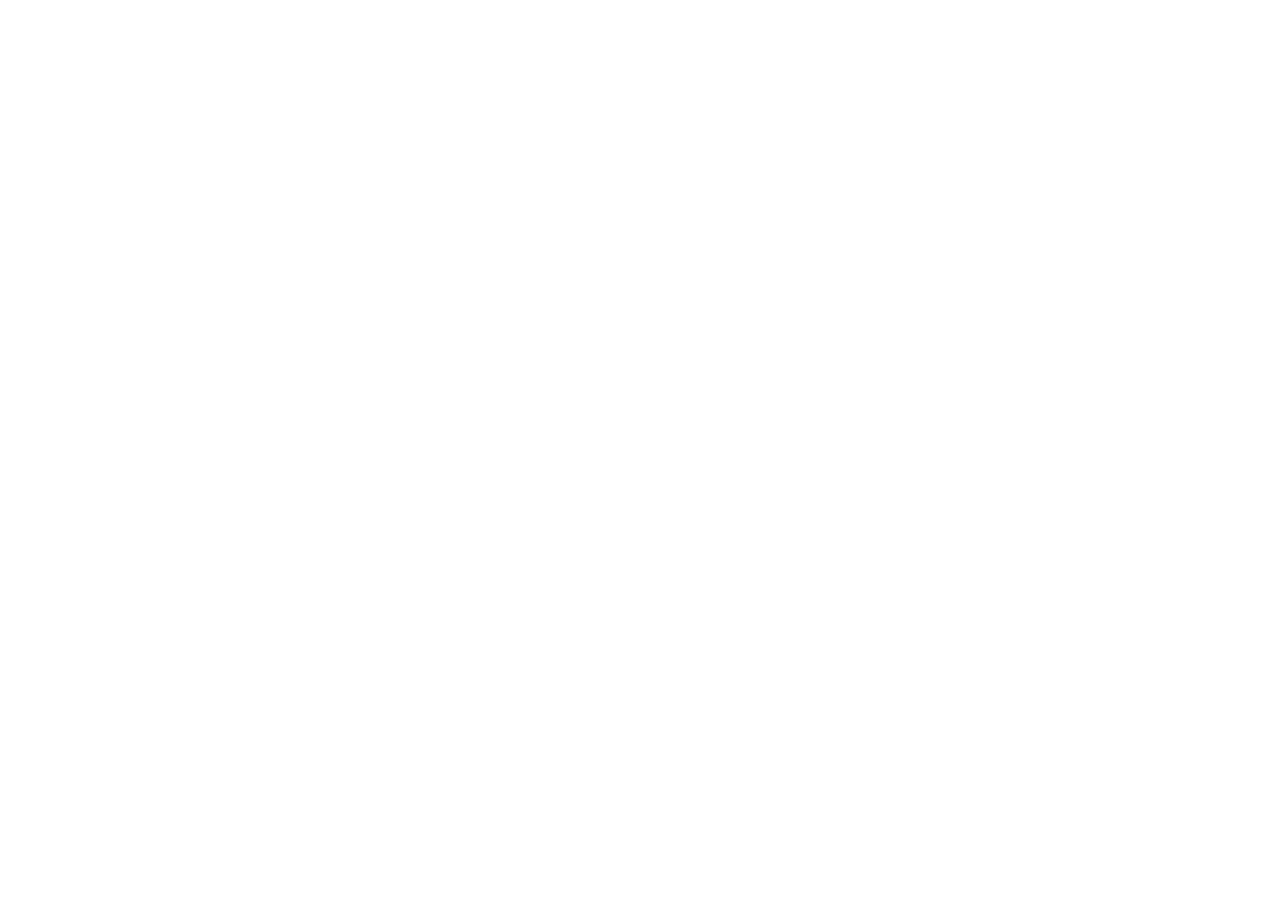
==== bicicletas.html @ bdd99689 "Finalizei a pagina HOME" ====
<!DOCTYPE html>
<html lang="pt-br">
  <head>
    <meta charset="UTF-8" />
    <meta http-equiv="X-UA-Compatible" content="IE=edge" />
    <meta name="viewport" content="width=device-width, initial-scale=1.0" />
    <title>Bicicletas</title>
  </head>
  <body></body>
</html>
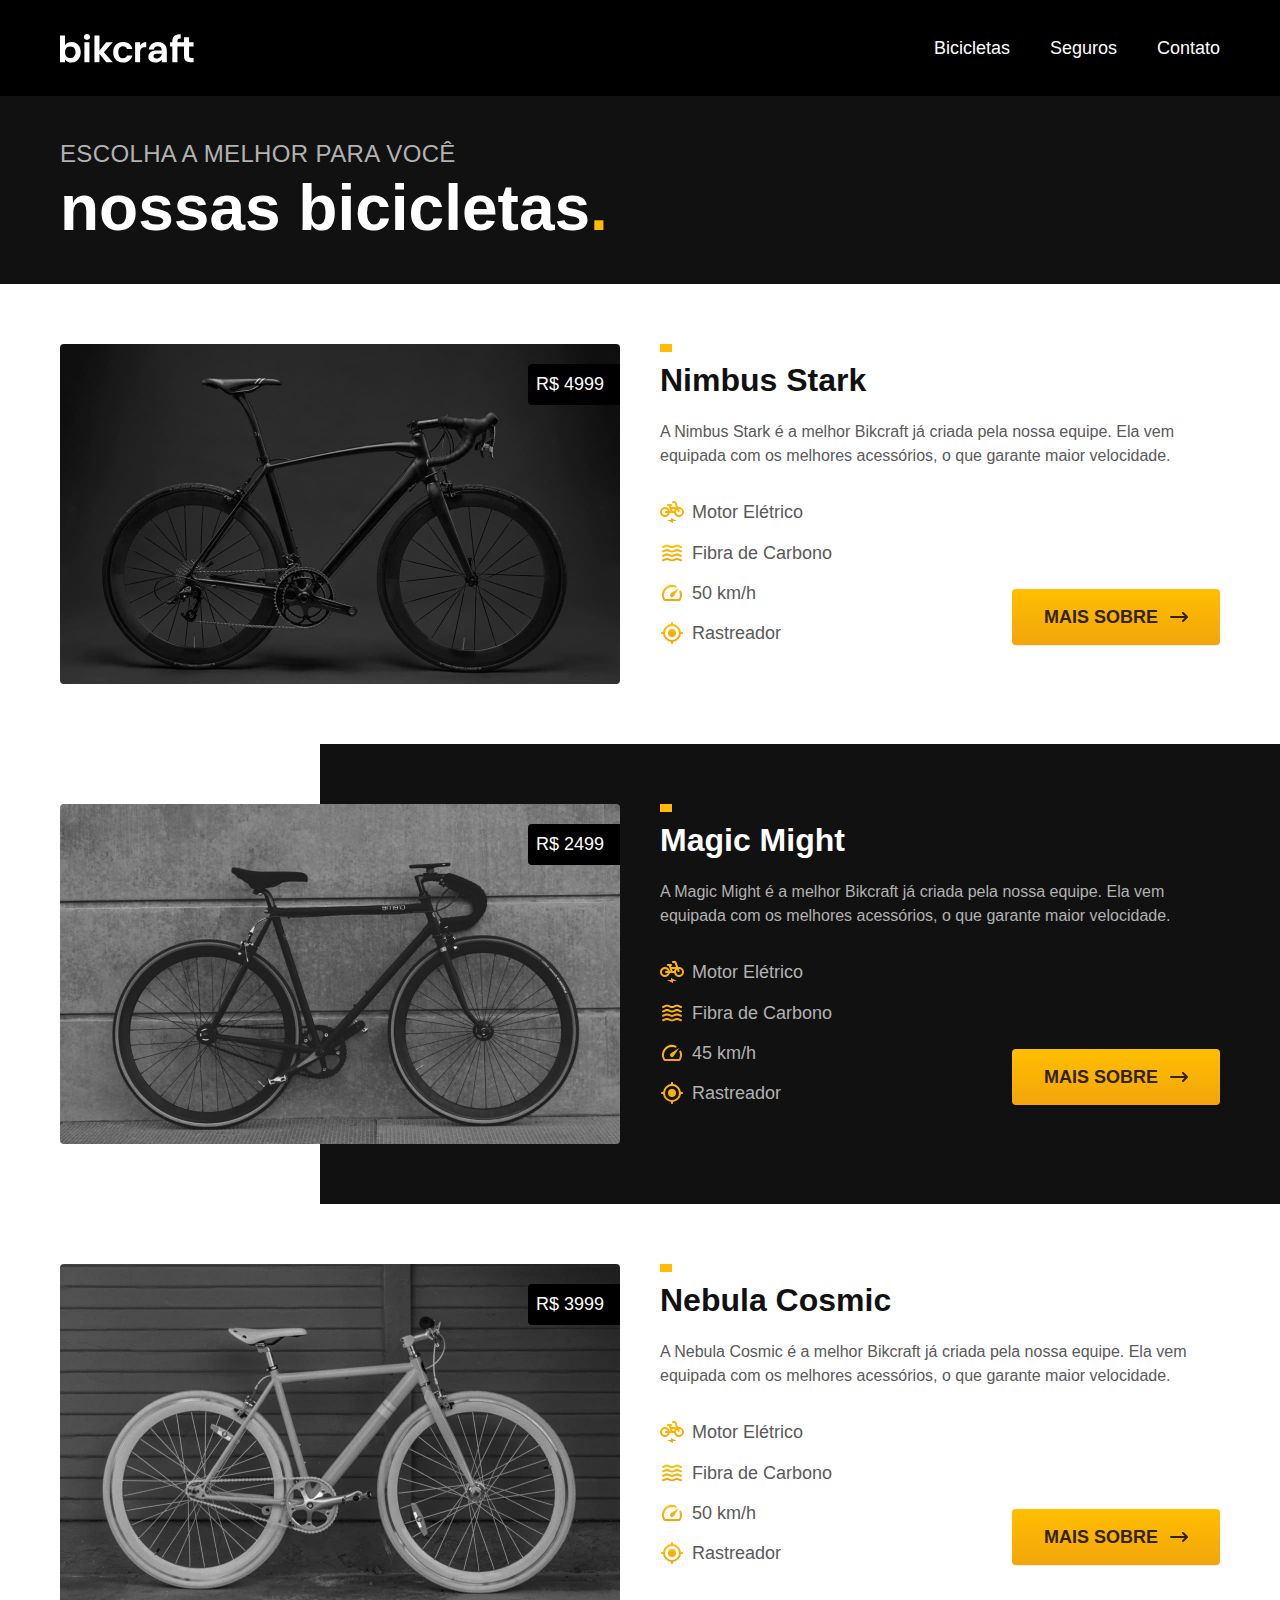
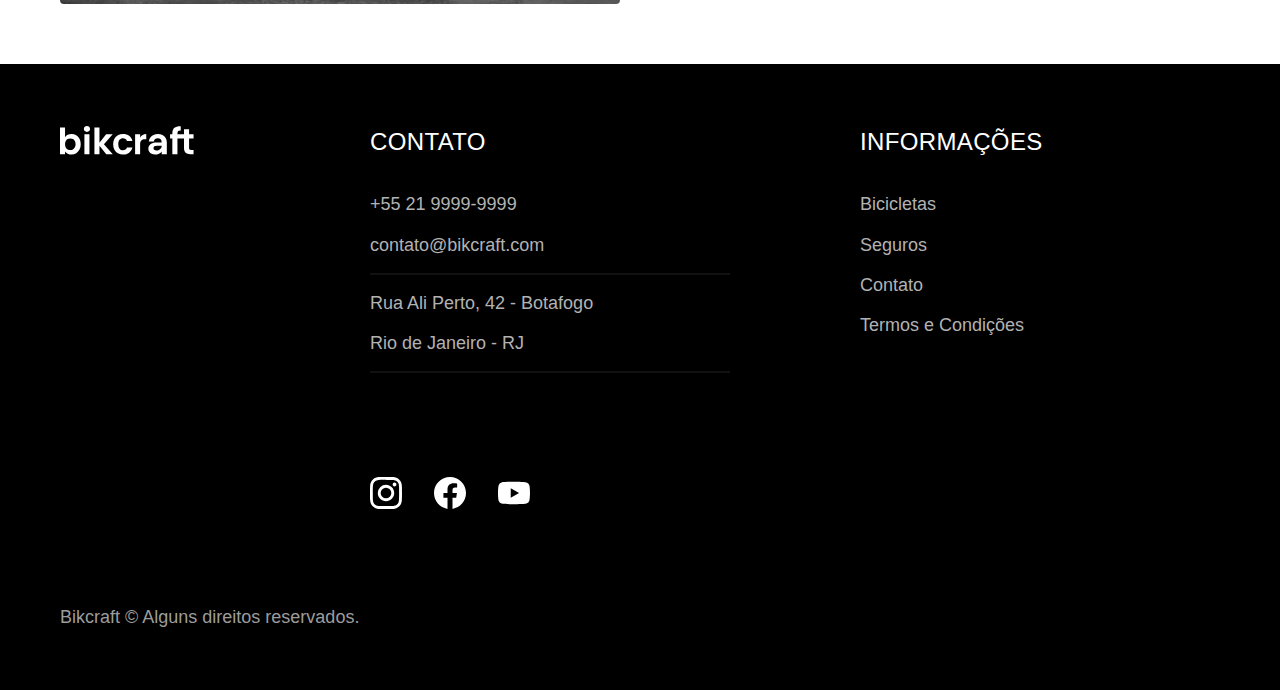
==== commit bde6009b: "Inclui page BICICLETAS" ====
--- a/bicicletas.html
+++ b/bicicletas.html
@@ -2,9 +2,188 @@
 <html lang="pt-br">
   <head>
     <meta charset="UTF-8" />
-    <meta http-equiv="X-UA-Compatible" content="IE=edge" />
     <meta name="viewport" content="width=device-width, initial-scale=1.0" />
-    <title>Bicicletas</title>
+
+    <title>Bicicletas | Bikcraft</title>
+    <meta name="description" content="Bicicletas" />
+
+    <link rel="stylesheet" href="./css/style.css" />
   </head>
-  <body></body>
+
+  <body id="bicicletas">
+    <header class="header-bg">
+      <div class="header container">
+        <a href="./">
+          <img src="./img/bikcraft.svg" alt="Bikcraft" />
+        </a>
+
+        <nav aria-label="primaria">
+          <ul class="header-menu font-1-m cor-0">
+            <li><a href="./bicicletas.html">Bicicletas</a></li>
+            <li><a href="./seguros.html">Seguros</a></li>
+            <li><a href="./contato.html">Contato</a></li>
+          </ul>
+        </nav>
+      </div>
+    </header>
+
+    <main>
+      <div class="titulo-bg">
+        <div class="titulo container">
+          <p class="font-2-l-b cor-5">Escolha a melhor para você</p>
+          <h1 class="font-1-xxl cor-0">
+            nossas bicicletas<span class="cor-p1">.</span>
+          </h1>
+        </div>
+      </div>
+
+      <div class="bicicletas container">
+        <div class="bicicletas-imagem">
+          <img src="./img/bicicletas/nimbus.jpg" alt="Bicicleta preta" />
+          <span class="font-2-m cor-0">R$ 4999</span>
+        </div>
+        <div class="bicicletas-conteudo">
+          <h2 class="font-1-xl">Nimbus Stark</h2>
+          <p class="font-2-s cor-8">
+            A Nimbus Stark é a melhor Bikcraft já criada pela nossa equipe. Ela
+            vem equipada com os melhores acessórios, o que garante maior
+            velocidade.
+          </p>
+          <ul class="font-1-m cor-8">
+            <li>
+              <img src="./img/icones/eletrica.svg" alt="" />
+              Motor Elétrico
+            </li>
+            <li>
+              <img src="./img/icones/carbono.svg" alt="" />
+              Fibra de Carbono
+            </li>
+            <li>
+              <img src="./img/icones/velocidade.svg" alt="" />
+              50 km/h
+            </li>
+            <li>
+              <img src="./img/icones/rastreador.svg" alt="" />
+              Rastreador
+            </li>
+          </ul>
+          <a class="botao seta" href="./bicicletas/nimbus.html">Mais Sobre</a>
+        </div>
+      </div>
+
+      <div class="bicicletas-bg">
+        <div class="bicicletas container">
+          <div class="bicicletas-imagem">
+            <img src="./img/bicicletas/magic.jpg" alt="Bicicleta preta" />
+            <span class="font-2-m cor-0">R$ 2499</span>
+          </div>
+          <div class="bicicletas-conteudo">
+            <h2 class="font-1-xl cor-0">Magic Might</h2>
+            <p class="font-2-s cor-5">
+              A Magic Might é a melhor Bikcraft já criada pela nossa equipe. Ela
+              vem equipada com os melhores acessórios, o que garante maior
+              velocidade.
+            </p>
+            <ul class="font-1-m cor-5">
+              <li>
+                <img src="./img/icones/eletrica.svg" alt="" />
+                Motor Elétrico
+              </li>
+              <li>
+                <img src="./img/icones/carbono.svg" alt="" />
+                Fibra de Carbono
+              </li>
+              <li>
+                <img src="./img/icones/velocidade.svg" alt="" />
+                45 km/h
+              </li>
+              <li>
+                <img src="./img/icones/rastreador.svg" alt="" />
+                Rastreador
+              </li>
+            </ul>
+            <a class="botao seta" href="./bicicletas/magic.html">Mais Sobre</a>
+          </div>
+        </div>
+      </div>
+
+      <div class="bicicletas container">
+        <div class="bicicletas-imagem">
+          <img src="./img/bicicletas/nebula.jpg" alt="Bicicleta preta" />
+          <span class="font-2-m cor-0">R$ 3999</span>
+        </div>
+        <div class="bicicletas-conteudo">
+          <h2 class="font-1-xl">Nebula Cosmic</h2>
+          <p class="font-2-s cor-8">
+            A Nebula Cosmic é a melhor Bikcraft já criada pela nossa equipe. Ela
+            vem equipada com os melhores acessórios, o que garante maior
+            velocidade.
+          </p>
+          <ul class="font-1-m cor-8">
+            <li>
+              <img src="./img/icones/eletrica.svg" alt="" />
+              Motor Elétrico
+            </li>
+            <li>
+              <img src="./img/icones/carbono.svg" alt="" />
+              Fibra de Carbono
+            </li>
+            <li>
+              <img src="./img/icones/velocidade.svg" alt="" />
+              50 km/h
+            </li>
+            <li>
+              <img src="./img/icones/rastreador.svg" alt="" />
+              Rastreador
+            </li>
+          </ul>
+          <a class="botao seta" href="./bicicletas/nebula.html">Mais Sobre</a>
+        </div>
+      </div>
+    </main>
+
+    <footer class="footer-bg">
+      <div class="footer container">
+        <a href="./"><img src="./img/bikcraft.svg" alt="Bikcraft" /></a>
+        <div class="footer-contato">
+          <h3 class="font-2-l-b cor-0">CONTATO</h3>
+          <ul class="font-1-m cor-5">
+            <li><a href="tel:+552199999999">+55 21 9999-9999</a></li>
+            <li>
+              <a href="mailto:contato@bikcraft.com">contato@bikcraft.com</a>
+            </li>
+            <li>Rua Ali Perto, 42 - Botafogo</li>
+            <li>Rio de Janeiro - RJ</li>
+          </ul>
+        </div>
+        <div class="footer-informacoes">
+          <h3 class="font-2-l-b cor-0">Informações</h3>
+          <nav>
+            <ul class="font-1-m cor-5">
+              <li><a href="./bicicletas.html">Bicicletas</a></li>
+              <li><a href="./seguros.html">Seguros</a></li>
+              <li><a href="./contato.html">Contato</a></li>
+              <li><a href="./termos.html">Termos e Condições</a></li>
+            </ul>
+          </nav>
+        </div>
+        <div class="footer-redes">
+          <ul>
+            <li>
+              <a href="./"><img src="./img/redes/instagram.svg" alt="" /></a>
+            </li>
+            <li>
+              <a href="./"><img src="./img/redes/facebook.svg" alt="" /></a>
+            </li>
+            <li>
+              <a href="./"><img src="./img/redes/youtube.svg" alt="" /></a>
+            </li>
+          </ul>
+        </div>
+        <div class="footer-copy font-2-m cor-6">
+          <p>Bikcraft © Alguns direitos reservados.</p>
+        </div>
+      </div>
+    </footer>
+  </body>
 </html>
--- a/css/style.css
+++ b/css/style.css
@@ -0,0 +1,25 @@
+@import "./global/global.css";
+@import "./utilidades/tipografia.css";
+@import "./utilidades/cores.css";
+
+@import "./global/header.css";
+@import "./global/footer.css";
+
+/* Utilidades */
+@import "./utilidades/componentes.css";
+
+/* Home */
+@import "./home/introducao.css";
+@import "./home/tecnologia.css";
+@import "./home/parceiros.css";
+@import "./home/depoimento.css";
+
+/* Bicicletas */
+@import "./bicicletas/bicicletas-lista.css";
+@import "./bicicletas/bicicletas.css";
+
+/* Seguros */
+@import "./seguros/seguros.css";
+
+/* Termos */
+@import "./termos/termos.css";
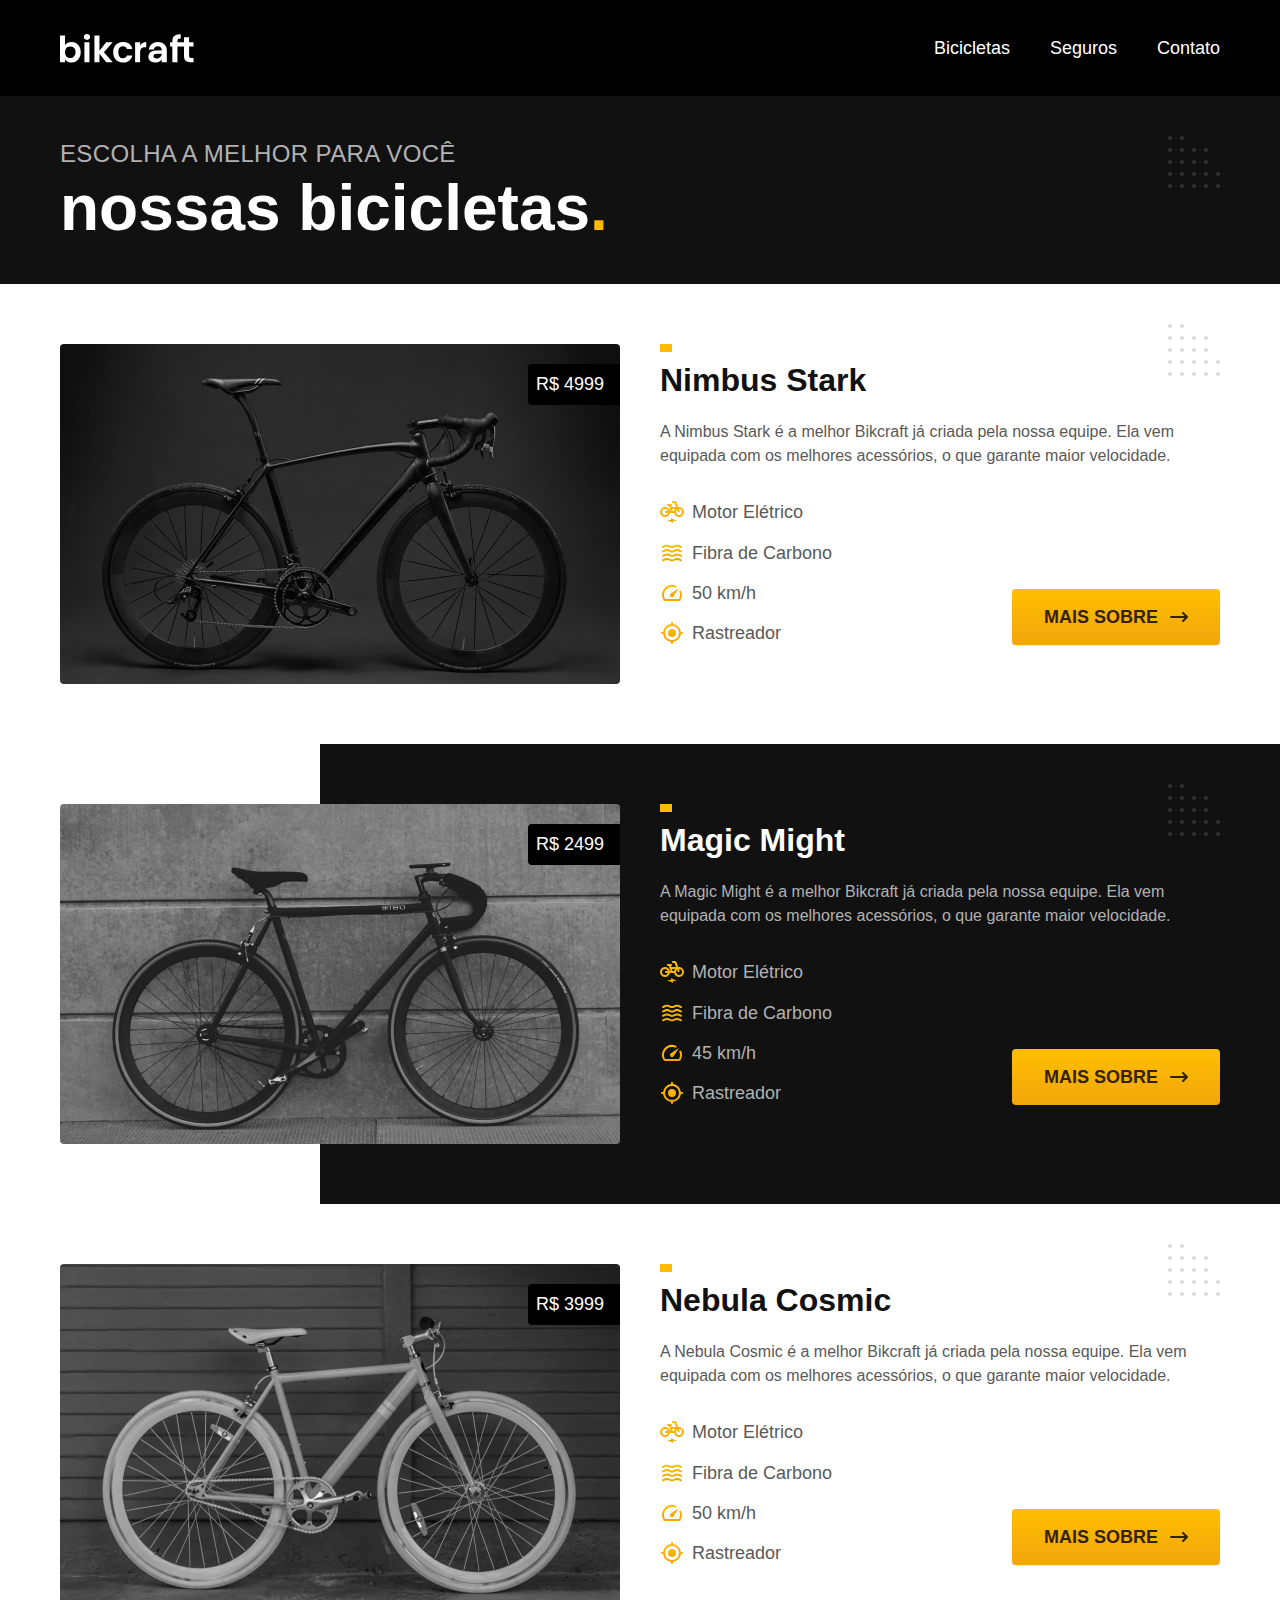
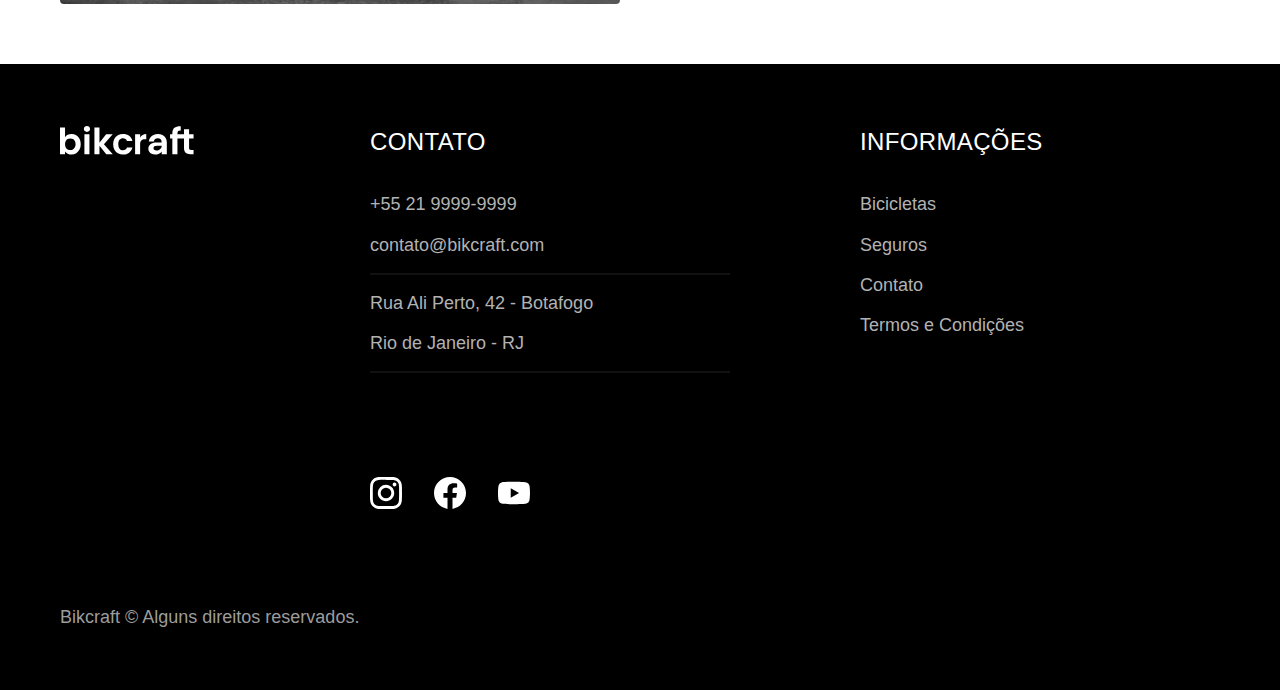
==== commit acc3a28f: "Projeto Finalizado" ====
--- a/bicicletas.html
+++ b/bicicletas.html
@@ -7,6 +7,7 @@
     <title>Bicicletas | Bikcraft</title>
     <meta name="description" content="Bicicletas" />
 
+    <link rel="preload" href="./css/style.css" as="Style" />
     <link rel="stylesheet" href="./css/style.css" />
   </head>
 
--- a/css/style.css
+++ b/css/style.css
@@ -7,6 +7,7 @@
 
 /* Utilidades */
 @import "./utilidades/componentes.css";
+@import "./utilidades/formulario.css";
 
 /* Home */
 @import "./home/introducao.css";
@@ -18,8 +19,21 @@
 @import "./bicicletas/bicicletas-lista.css";
 @import "./bicicletas/bicicletas.css";
 
+/* Bicicletas unitaria */
+@import "./bicicleta/bicicleta.css";
+@import "./bicicleta/seguro.css";
+
 /* Seguros */
 @import "./seguros/seguros.css";
+@import "./seguros/vantagens.css";
+@import "./seguros/perguntas.css";
 
 /* Termos */
 @import "./termos/termos.css";
+
+/* Contato */
+@import "./contato/contato.css";
+@import "./contato/lojas.css";
+
+/* Orcamento */
+@import "./orcamento/orcamento.css";
--- a/css/style.css
+++ b/css/style.css
@@ -7,6 +7,7 @@
 
 /* Utilidades */
 @import "./utilidades/componentes.css";
+@import "./utilidades/formulario.css";
 
 /* Home */
 @import "./home/introducao.css";
@@ -18,8 +19,21 @@
 @import "./bicicletas/bicicletas-lista.css";
 @import "./bicicletas/bicicletas.css";
 
+/* Bicicletas unitaria */
+@import "./bicicleta/bicicleta.css";
+@import "./bicicleta/seguro.css";
+
 /* Seguros */
 @import "./seguros/seguros.css";
+@import "./seguros/vantagens.css";
+@import "./seguros/perguntas.css";
 
 /* Termos */
 @import "./termos/termos.css";
+
+/* Contato */
+@import "./contato/contato.css";
+@import "./contato/lojas.css";
+
+/* Orcamento */
+@import "./orcamento/orcamento.css";
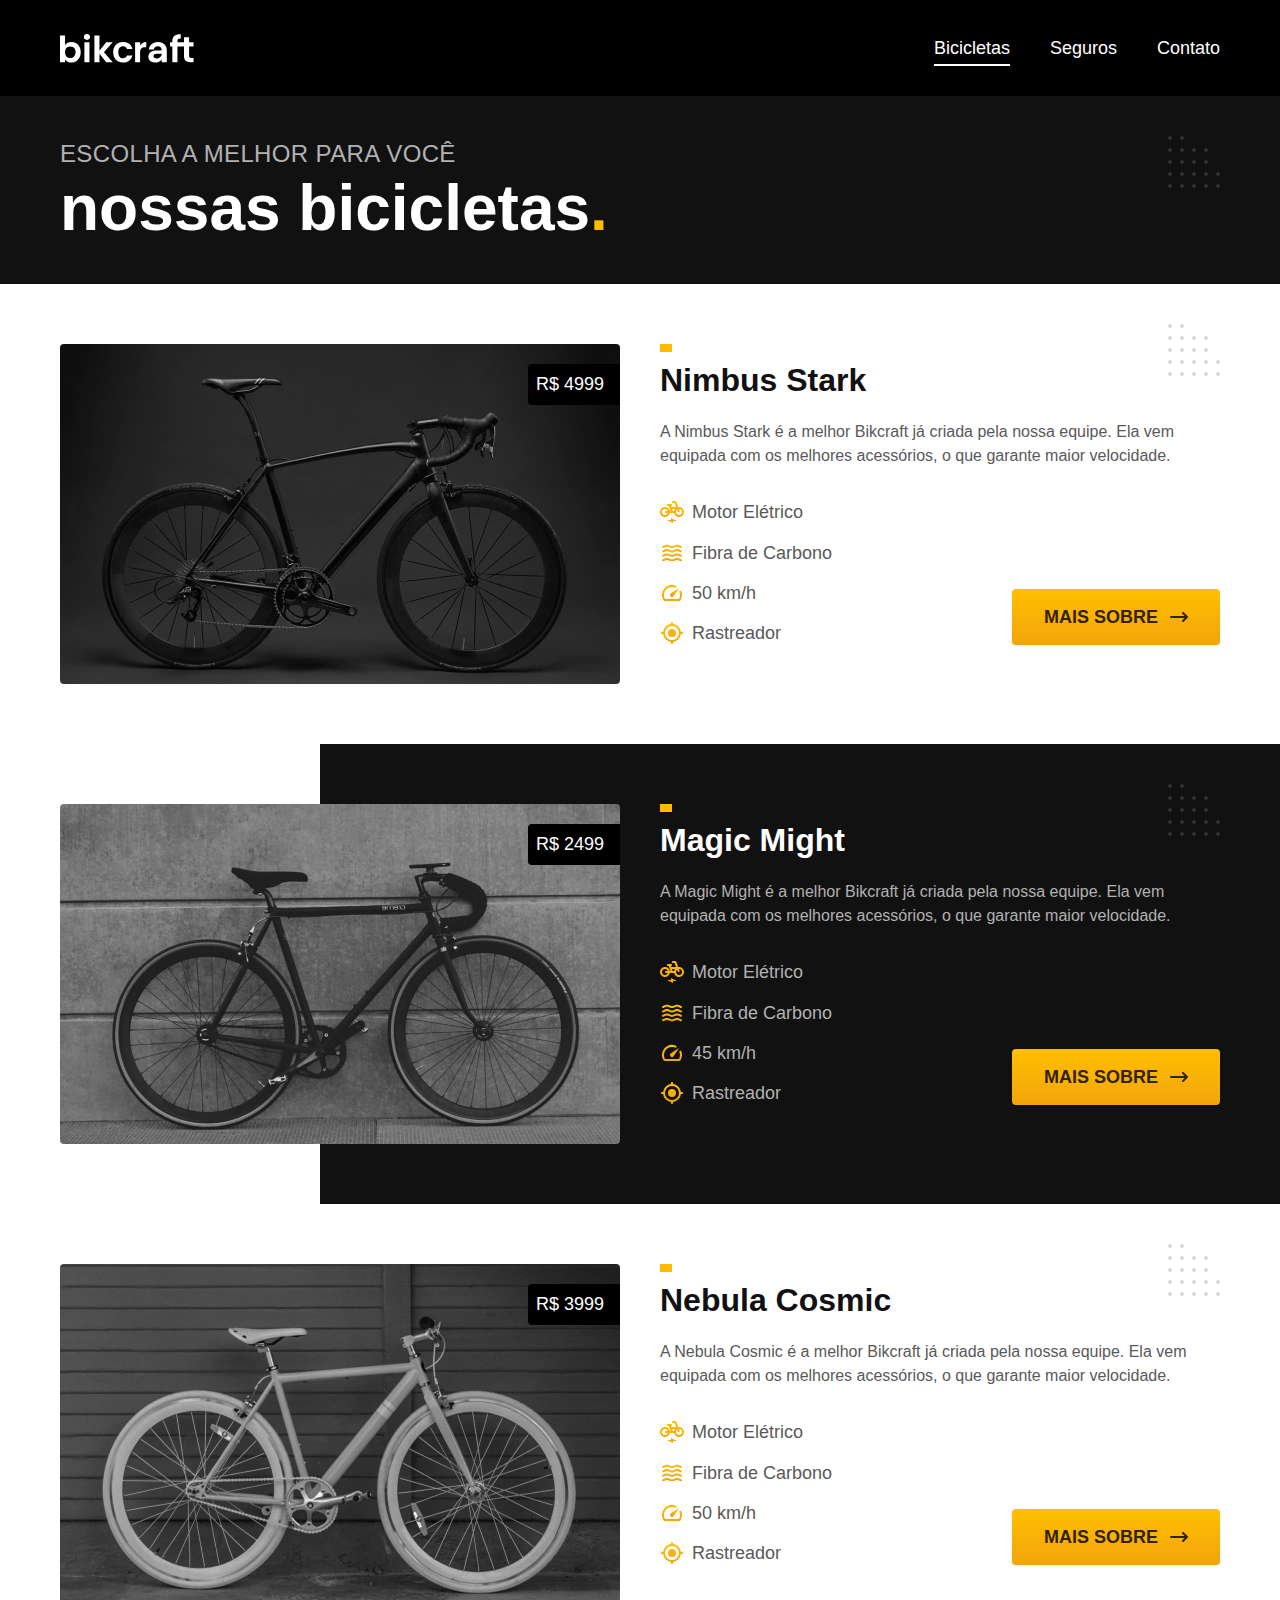
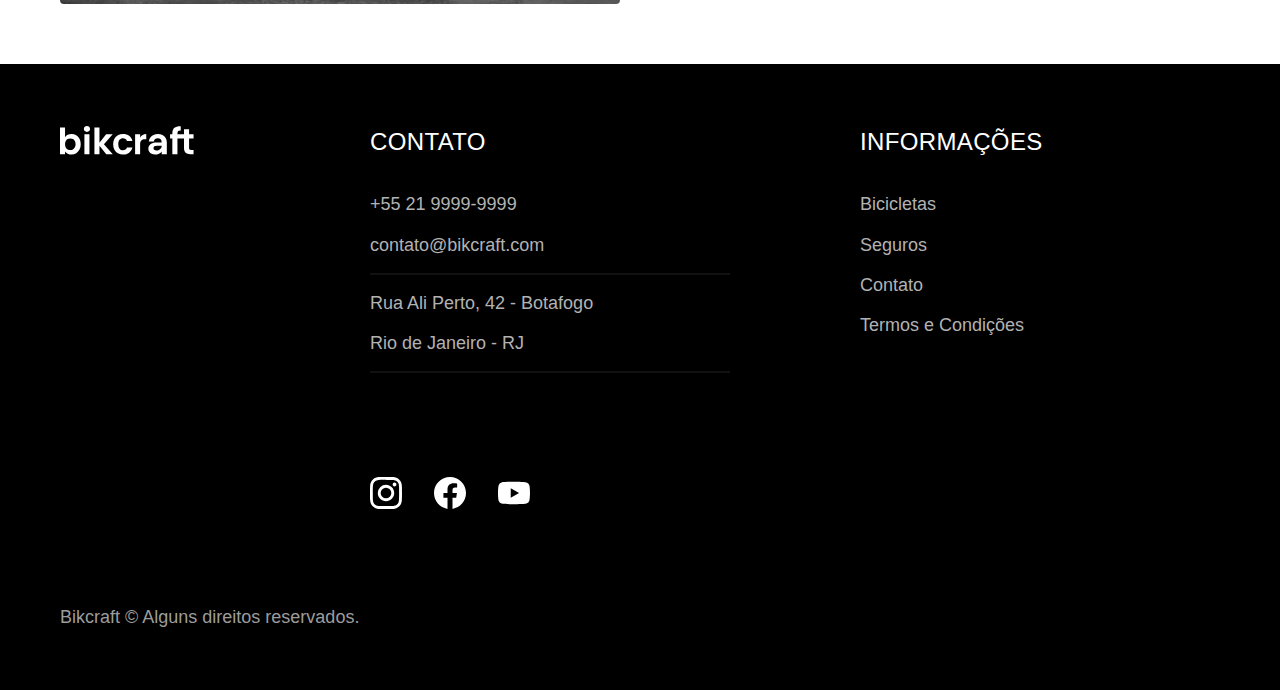
==== commit 1e64312f: "favicon" ====
--- a/bicicletas.html
+++ b/bicicletas.html
@@ -6,7 +6,7 @@
 
     <title>Bicicletas | Bikcraft</title>
     <meta name="description" content="Bicicletas" />
-
+    <link rel="icon" href="./img/favicon.svg" type="image/svg+xml" />
     <link rel="preload" href="./css/style.css" as="Style" />
     <link rel="stylesheet" href="./css/style.css" />
   </head>
@@ -186,5 +186,6 @@
         </div>
       </div>
     </footer>
+    <script src="./js/script.js"></script>
   </body>
 </html>
--- a/css/style.css
+++ b/css/style.css
@@ -1,6 +1,7 @@
 @import "./global/global.css";
 @import "./utilidades/tipografia.css";
 @import "./utilidades/cores.css";
+@import "./utilidades/animacao.css";
 
 @import "./global/header.css";
 @import "./global/footer.css";
--- a/css/style.css
+++ b/css/style.css
@@ -1,6 +1,7 @@
 @import "./global/global.css";
 @import "./utilidades/tipografia.css";
 @import "./utilidades/cores.css";
+@import "./utilidades/animacao.css";
 
 @import "./global/header.css";
 @import "./global/footer.css";
